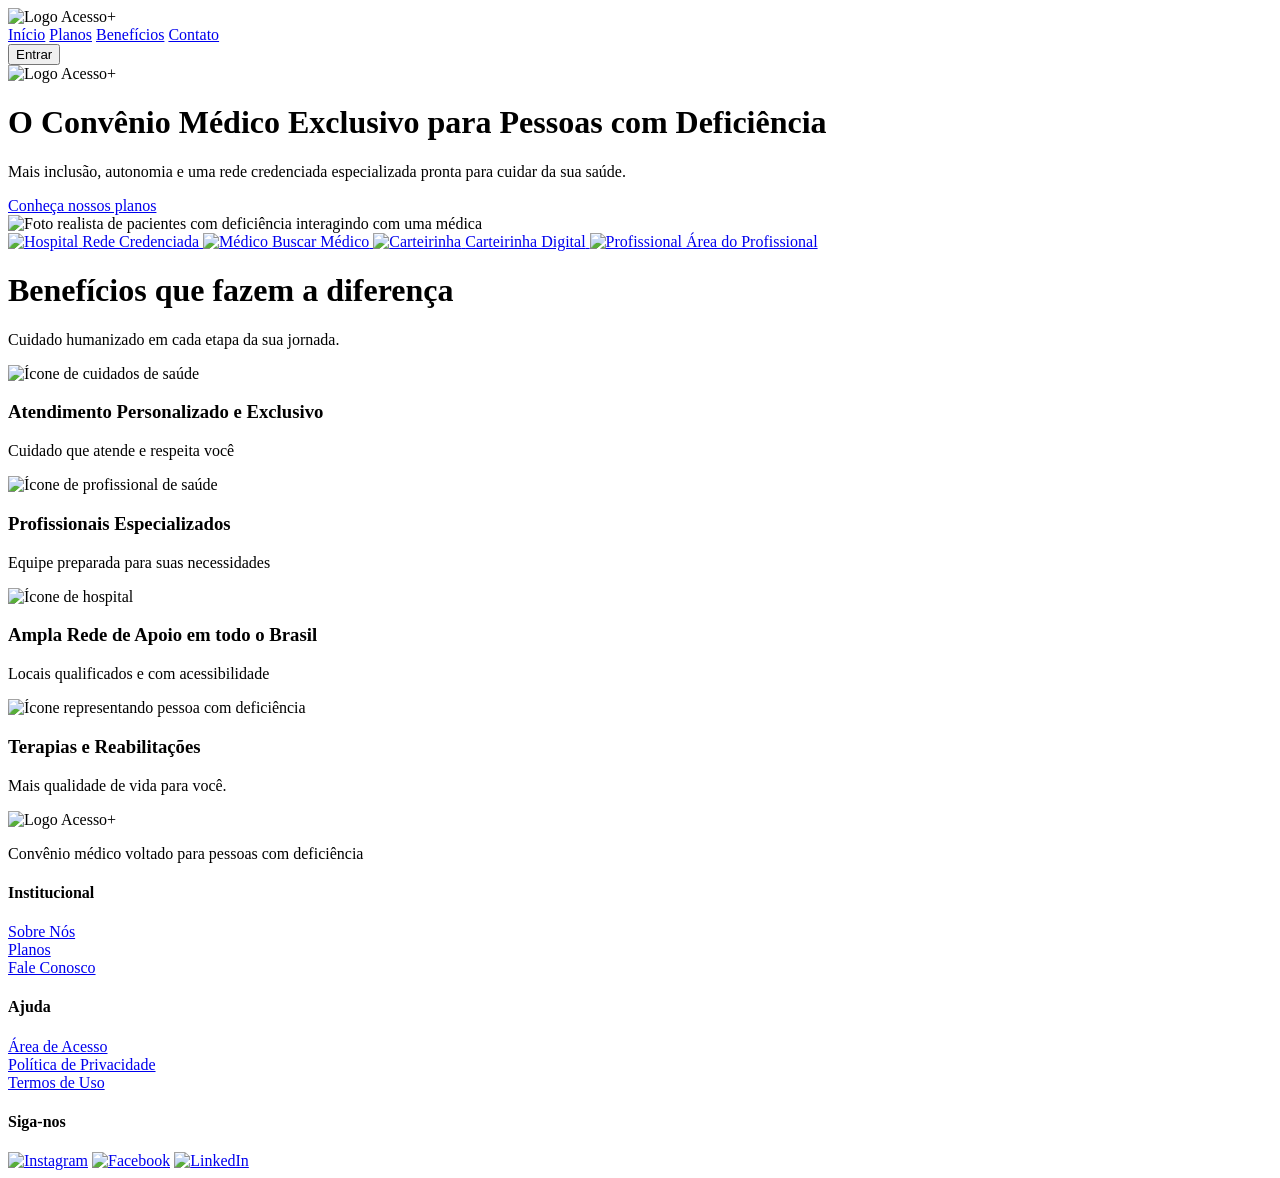
==== index.html @ 37e9d7a6 "Completa a área pública, cria o painel do administrador e criptografa senhas - Senhas de pacientes e" ====
<!DOCTYPE html>
<html lang="pt-br">
<head>
    <meta charset="UTF-8">
    <meta name="viewport" content="width=device-width, initial-scale=1.0">
    <title>Acesso+</title>
    <link rel="stylesheet" href="css/edit.css">
</head>
<body>
    <nav>
        <div class="img-logo">
            <img src="img/logo.png" alt="Logo Acesso+" class="logo-img">
        </div>

        <div class="links-nav">
            <a href="index.html" class="link-ativo">Início</a>
            <a href="planos.html">Planos</a>
            <a href="#beneficios">Benefícios</a>
            <a href="contato.php">Contato</a>
        </div>

        <button class="btn-nav" onclick="irParaLogin()">Entrar</button>
    </nav>

    <header>
        <div class="header-content">
            <img src="img/logo.png" alt="Logo Acesso+" class="hero-logo">
            <h1 class="hero-title">O Convênio Médico Exclusivo para <span class="highlight">Pessoas com Deficiência</span></h1>
            <p>Mais inclusão, autonomia e uma rede credenciada especializada pronta para cuidar da sua saúde.</p>
            <a href="planos.html" class="btn-planos">Conheça nossos planos</a>
        </div>
        <div class="img-header">
            <img src="img/pessoas_home_nova_foto.jpg" alt="Foto realista de pacientes com deficiência interagindo com uma médica">
        </div>
    </header>

    <div class="quick-access-container">
        <div class="quick-access">
            <a href="redeCredenciada.php" class="qa-item">
                <img src="img/hospital.png" alt="Hospital">
                <span>Rede Credenciada</span>
            </a>
            <a href="agendamentos.php" class="qa-item">
                <img src="img/medico.png" alt="Médico">
                <span>Buscar Médico</span>
            </a>
            <a href="areaUsuario.php" class="qa-item">
                <img src="img/pcd.png" alt="Carteirinha">
                <span>Carteirinha Digital</span>
            </a>
            <a href="loginProfissional.html" class="qa-item">
                <img src="img/cuidados-de-saude.png" alt="Profissional">
                <span>Área do Profissional</span>
            </a>
        </div>
    </div>

    <main id="beneficios">
        <h1>Benefícios que fazem a diferença</h1>
        <p class="cards-introducao">Cuidado humanizado em cada etapa da sua jornada.</p>

        <div class="cards">
            <div class="card-content">
                <img src="img/cuidados-de-saude.png" alt="Ícone de cuidados de saúde" class="card-img">
                <div class="card-body">
                    <h3 class="card-title">Atendimento Personalizado e Exclusivo</h3>
                    <p class="card-description">Cuidado que atende e respeita você</p>
                </div>
            </div>

            <div class="card-content">
                <img src="img/medico.png" alt="Ícone de profissional de saúde" class="card-img">
                <div class="card-body">
                    <h3 class="card-title">Profissionais Especializados</h3>
                    <p class="card-description">Equipe preparada para suas necessidades</p>
                </div>
            </div>

            <div class="card-content">
                <img src="img/hospital.png" alt="Ícone de hospital" class="card-img">
                <div class="card-body">
                    <h3 class="card-title">Ampla Rede de Apoio em todo o Brasil</h3>
                    <p class="card-description">Locais qualificados e com acessibilidade</p>
                </div>
            </div>

            <div class="card-content">
                <img src="img/pcd.png" alt="Ícone representando pessoa com deficiência" class="card-img">
                <div class="card-body">
                    <h3 class="card-title">Terapias e Reabilitações</h3>
                    <p class="card-description">Mais qualidade de vida para você.</p>
                </div>
            </div>
        </div>
    </main>

    <footer id="contato">
        <div class="footer-content">
            <div class="footer-block">
                <img src="img/logo.png" alt="Logo Acesso+" class="img-logo-footer">
                <p>Convênio médico voltado para pessoas com deficiência</p>
            </div>

            <div class="footer-block">
                <h4>Institucional</h4>
                <a href="sobre.php">Sobre Nós</a>
                <br>
                <a href="planos.html">Planos</a>
                <br>
                <a href="contato.php">Fale Conosco</a>
            </div>

            <div class="footer-block">
                <h4>Ajuda</h4>
                <a href="escolhaLogin.html">Área de Acesso</a>
                <br>
                <a href="privacidade.php">Política de Privacidade</a>
                <br>
                <a href="termos.php">Termos de Uso</a>
            </div>

            <div class="footer-siga">
                <h4>Siga-nos</h4>
                <div class="social-icons">
                    <a href="https://www.instagram.com" target="_blank" rel="noopener noreferrer"><img src="img/instagram.png" alt="Instagram" class="footer-img-siganos"></a>
                    <a href="https://www.facebook.com" target="_blank" rel="noopener noreferrer"><img src="img/facebook.png" alt="Facebook" class="footer-img-siganos"></a>
                    <a href="https://www.linkedin.com" target="_blank" rel="noopener noreferrer"><img src="img/linkedin.png" alt="LinkedIn" class="footer-img-siganos"></a>
                </div>
            </div>
        </div>
    </footer>

    <script src="js/index.js"></script>
</body>
</html>
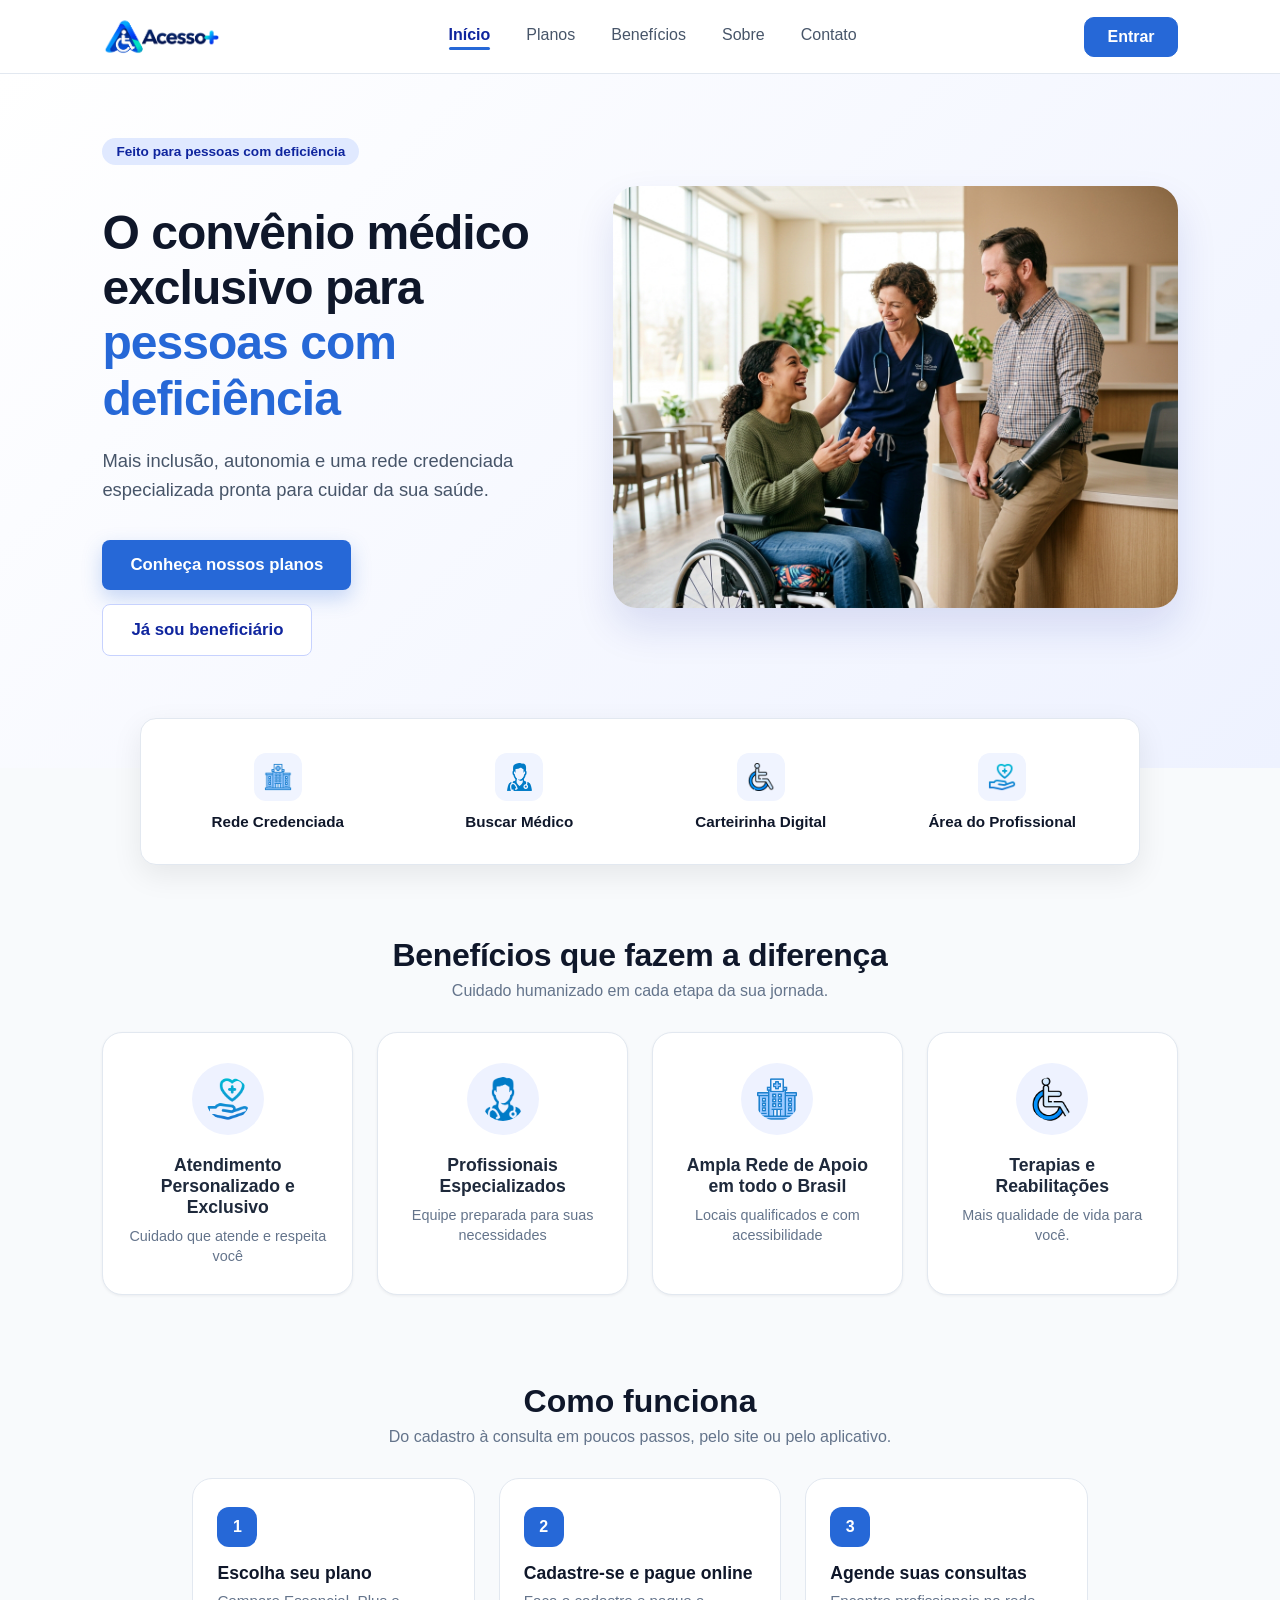
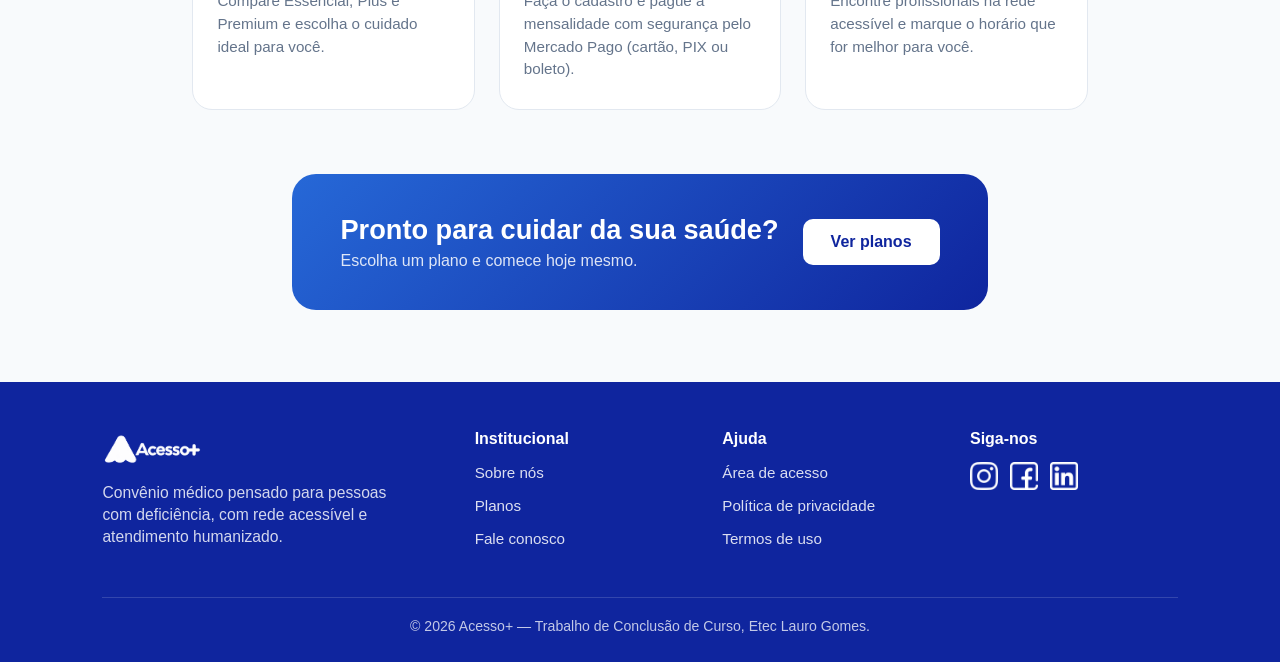
==== commit ccb180cf: "Revisão geral: telas responsivas e mais bonitas, correções de erros Visual - Menu com botão ☰ no cel" ====
--- a/index.html
+++ b/index.html
@@ -3,53 +3,62 @@
 <head>
     <meta charset="UTF-8">
     <meta name="viewport" content="width=device-width, initial-scale=1.0">
-    <title>Acesso+</title>
+    <title>Acesso+ | Convênio médico para pessoas com deficiência</title>
     <link rel="stylesheet" href="css/edit.css">
+    <link rel="stylesheet" href="css/site.css">
+    <link rel="stylesheet" href="css/menu.css">
+    <meta name="description" content="Acesso+: convênio médico pensado para pessoas com deficiência, com rede credenciada acessível, agendamento online e carteirinha digital.">
 </head>
 <body>
-    <nav>
+    <nav class="nav-site">
         <div class="img-logo">
-            <img src="img/logo.png" alt="Logo Acesso+" class="logo-img">
+            <a href="index.html"><img src="img/logo.png" alt="Acesso+ — página inicial" class="logo-img"></a>
         </div>
-
-        <div class="links-nav">
-            <a href="index.html" class="link-ativo">Início</a>
-            <a href="planos.html">Planos</a>
-            <a href="#beneficios">Benefícios</a>
-            <a href="contato.php">Contato</a>
+        <button type="button" class="btn-menu" aria-label="Abrir menu" aria-expanded="false" aria-controls="menu-principal"><svg class="icone-abrir" viewBox="0 0 24 24" fill="none" stroke="currentColor" stroke-width="2" stroke-linecap="round" aria-hidden="true"><path d="M4 7h16M4 12h16M4 17h16"/></svg><svg class="icone-fechar" viewBox="0 0 24 24" fill="none" stroke="currentColor" stroke-width="2" stroke-linecap="round" aria-hidden="true"><path d="M6 6l12 12M18 6L6 18"/></svg></button>
+        <div class="menu-principal" id="menu-principal">
+            <div class="links-nav">
+                <a href="index.html" class="link-ativo" aria-current="page">Início</a>
+                <a href="planos.html">Planos</a>
+                <a href="index.html#beneficios">Benefícios</a>
+                <a href="sobre.php">Sobre</a>
+                <a href="contato.php">Contato</a>
+            </div>
+            <a href="escolhaLogin.html" class="btn-nav">Entrar</a>
         </div>
-
-        <button class="btn-nav" onclick="irParaLogin()">Entrar</button>
     </nav>
 
-    <header>
+    <header class="hero">
         <div class="header-content">
-            <img src="img/logo.png" alt="Logo Acesso+" class="hero-logo">
-            <h1 class="hero-title">O Convênio Médico Exclusivo para <span class="highlight">Pessoas com Deficiência</span></h1>
+            <img src="img/logo.png" alt="" class="hero-logo">
+            <span class="hero-selo">Feito para pessoas com deficiência</span>
+            <h1 class="hero-title">O convênio médico exclusivo para <span class="highlight">pessoas com deficiência</span></h1>
             <p>Mais inclusão, autonomia e uma rede credenciada especializada pronta para cuidar da sua saúde.</p>
-            <a href="planos.html" class="btn-planos">Conheça nossos planos</a>
+            <div class="hero-acoes">
+                <a href="planos.html" class="btn-planos">Conheça nossos planos</a>
+                <a href="loginUser.html" class="btn-secundario-site">Já sou beneficiário</a>
+            </div>
         </div>
         <div class="img-header">
-            <img src="img/pessoas_home_nova_foto.jpg" alt="Foto realista de pacientes com deficiência interagindo com uma médica">
+            <img src="img/pessoas_home_nova_foto.jpg" alt="Pacientes com deficiência conversando com uma médica em uma clínica acessível">
         </div>
     </header>
 
     <div class="quick-access-container">
         <div class="quick-access">
             <a href="redeCredenciada.php" class="qa-item">
-                <img src="img/hospital.png" alt="Hospital">
+                <img src="img/hospital.png" alt="">
                 <span>Rede Credenciada</span>
             </a>
             <a href="agendamentos.php" class="qa-item">
-                <img src="img/medico.png" alt="Médico">
+                <img src="img/medico.png" alt="">
                 <span>Buscar Médico</span>
             </a>
             <a href="areaUsuario.php" class="qa-item">
-                <img src="img/pcd.png" alt="Carteirinha">
+                <img src="img/pcd.png" alt="">
                 <span>Carteirinha Digital</span>
             </a>
             <a href="loginProfissional.html" class="qa-item">
-                <img src="img/cuidados-de-saude.png" alt="Profissional">
+                <img src="img/cuidados-de-saude.png" alt="">
                 <span>Área do Profissional</span>
             </a>
         </div>
@@ -94,42 +103,60 @@
         </div>
     </main>
 
+    <section class="como-funciona" aria-labelledby="titulo-como-funciona">
+        <h2 id="titulo-como-funciona">Como funciona</h2>
+        <p>Do cadastro à consulta em poucos passos, pelo site ou pelo aplicativo.</p>
+        <ol class="passos">
+            <li><h3>Escolha seu plano</h3><p>Compare Essencial, Plus e Premium e escolha o cuidado ideal para você.</p></li>
+            <li><h3>Cadastre-se e pague online</h3><p>Faça o cadastro e pague a mensalidade com segurança pelo Mercado Pago (cartão, PIX ou boleto).</p></li>
+            <li><h3>Agende suas consultas</h3><p>Encontre profissionais na rede acessível e marque o horário que for melhor para você.</p></li>
+        </ol>
+    </section>
+
+    <section class="chamada-final">
+        <div>
+            <div>
+                <h2>Pronto para cuidar da sua saúde?</h2>
+                <p>Escolha um plano e comece hoje mesmo.</p>
+            </div>
+            <a href="planos.html">Ver planos</a>
+        </div>
+    </section>
+
     <footer id="contato">
         <div class="footer-content">
             <div class="footer-block">
-                <img src="img/logo.png" alt="Logo Acesso+" class="img-logo-footer">
-                <p>Convênio médico voltado para pessoas com deficiência</p>
+                <img src="img/logo.png" alt="Acesso+" class="img-logo-footer">
+                <p>Convênio médico pensado para pessoas com deficiência, com rede acessível e atendimento humanizado.</p>
             </div>
 
             <div class="footer-block">
                 <h4>Institucional</h4>
-                <a href="sobre.php">Sobre Nós</a>
-                <br>
+                <a href="sobre.php">Sobre nós</a>
                 <a href="planos.html">Planos</a>
-                <br>
-                <a href="contato.php">Fale Conosco</a>
+                <a href="contato.php">Fale conosco</a>
             </div>
 
             <div class="footer-block">
                 <h4>Ajuda</h4>
-                <a href="escolhaLogin.html">Área de Acesso</a>
-                <br>
-                <a href="privacidade.php">Política de Privacidade</a>
-                <br>
-                <a href="termos.php">Termos de Uso</a>
+                <a href="escolhaLogin.html">Área de acesso</a>
+                <a href="privacidade.php">Política de privacidade</a>
+                <a href="termos.php">Termos de uso</a>
             </div>
 
             <div class="footer-siga">
                 <h4>Siga-nos</h4>
                 <div class="social-icons">
-                    <a href="https://www.instagram.com" target="_blank" rel="noopener noreferrer"><img src="img/instagram.png" alt="Instagram" class="footer-img-siganos"></a>
-                    <a href="https://www.facebook.com" target="_blank" rel="noopener noreferrer"><img src="img/facebook.png" alt="Facebook" class="footer-img-siganos"></a>
-                    <a href="https://www.linkedin.com" target="_blank" rel="noopener noreferrer"><img src="img/linkedin.png" alt="LinkedIn" class="footer-img-siganos"></a>
+                    <a href="https://www.instagram.com/acessomais.oficiall/" target="_blank" rel="noopener noreferrer" aria-label="Instagram do Acesso+"><img src="img/instagram.png" alt="" class="footer-img-siganos"></a>
+                    <a href="https://www.facebook.com" target="_blank" rel="noopener noreferrer" aria-label="Facebook"><img src="img/facebook.png" alt="" class="footer-img-siganos"></a>
+                    <a href="https://www.linkedin.com" target="_blank" rel="noopener noreferrer" aria-label="LinkedIn"><img src="img/linkedin.png" alt="" class="footer-img-siganos"></a>
                 </div>
             </div>
         </div>
+        <p class="footer-copy">© 2026 Acesso+ — Trabalho de Conclusão de Curso, Etec Lauro Gomes.</p>
     </footer>
 
     <script src="js/index.js"></script>
+    <script src="js/menu.js"></script>
 </body>
 </html>
--- a/css/edit.css
+++ b/css/edit.css
@@ -0,0 +1,373 @@
+*{
+    box-sizing: border-box;
+  margin: 0;
+  padding: 0;
+  font-family: "Roboto", sans-serif;
+}
+
+nav {
+    display: flex;
+    justify-content: space-between;
+    align-items: center;
+    padding: 14px 8%;
+    background-color: #ffffff;
+    border-bottom: 1px solid #e2e8f0;
+    position: sticky;
+    top: 0;
+    z-index: 10;
+}
+
+.btn-nav {
+    background-color: #2668D7;
+    color: white;
+    box-shadow: none;
+    padding: 10px 22px;
+    text-align: center;
+    border-radius: 10px;
+    border: 1px solid #2668D7;
+    cursor: pointer;
+    font-weight: 600;
+    transition: background-color 0.2s ease, border-color 0.2s ease;
+}
+
+.btn-nav:hover{
+    background-color: #0f259e;
+    border-color: #0f259e;
+    color: white;
+}
+
+.links-nav {
+    display: flex;
+    gap: 36px;
+}
+
+
+.links-nav a {
+    text-decoration: none;
+    font-weight: 500;
+    font-size: 1rem;
+    color: #475569;
+    padding-bottom: 4px;
+    position: relative;
+}
+.links-nav a:hover{
+    color: #2668D7;
+}
+.links-nav .link-ativo {
+    color: #0f259e;
+    font-weight: 600;
+}
+
+.links-nav .link-ativo::after {
+    content: "";
+    position: absolute;
+    left: 0;
+    bottom: -2px;
+    width: 100%;
+    height: 3px;
+    border-radius: 3px;
+    background-color: #2668D7;
+}
+header{
+    display: flex;
+    align-items: center;
+    justify-content: space-between;
+    padding: 60px 8%;
+    /* fundo moderno do header */
+    background: linear-gradient(135deg, #ffffff 0%, #eef2ff 100%);
+    border-bottom: none;
+    min-height: 80vh;
+    gap: 40px;
+}
+
+.header-content{
+max-width: 550px;
+flex: 1;
+}
+
+.hero-logo {
+    height: 65px;
+    width: auto;
+    margin-bottom: 24px;
+    display: block;
+}
+
+.hero-title {
+    font-size: 3rem;
+    color: #0f172a;
+    line-height: 1.15;
+    margin-bottom: 20px;
+    letter-spacing: -0.02em;
+    font-weight: 800;
+}
+
+.hero-title .highlight {
+    color: #2668D7;
+}
+
+.header-content p{
+    font-size: 1.15rem;
+    color: #475569;
+    margin-bottom: 35px;
+    line-height: 1.6;
+}
+
+.btn-planos{
+    display: inline-block;
+    background-color: #2668D7;
+    color: white;
+    padding: 16px 36px;
+    border-radius: 8px;
+    border: none;
+    text-decoration: none;
+    font-weight: 700;
+    font-size: 1.1rem;
+    box-shadow: 0 8px 20px rgba(38, 104, 215, 0.25);
+    transition: transform 0.2s ease, background-color 0.2s ease;
+}
+
+.btn-planos:hover{
+    background-color: #0f259e;
+    transform: translateY(-2px);
+    color: white;
+}
+
+.img-header img{
+  max-width: 800px;
+  width: 100%;
+  height: auto;
+  object-fit: cover;
+  border-radius: 24px;
+  box-shadow: 0 20px 40px rgba(15, 37, 158, 0.12);
+}
+
+.img-header{
+flex: 1.2;
+display: flex;
+justify-content: center;
+align-items: center;
+}
+
+.cards {
+    display: flex;
+    flex-wrap: wrap;             /* Permite que os cards passem para a linha de baixo se não couberem */
+    justify-content: center;
+    gap: 28px;
+    padding: 20px 8%;
+}
+.cards-introducao {
+    margin-top: 8px;
+    color: #64748b;
+    font-size: 1rem;
+}
+.card-content {
+    width: 100%;
+    max-width: 250px;
+    min-height: auto;            /* Deixa a altura crescer conforme o texto */
+    display: flex;
+    flex-direction: column;
+    align-items: center;
+    background-color: #ffffff;
+    border-radius: 20px;
+    box-shadow: 0 1px 3px rgba(15, 23, 42, 0.06);
+    border: 1px solid #e2e8f0;
+    padding: 30px 24px 28px;
+    transition: transform 0.25s ease, box-shadow 0.25s ease, border-color 0.25s ease;
+}
+.card-content:hover {
+    transform: translateY(-4px);
+    border-color: #b9cdf3;
+    box-shadow: 0 12px 28px rgba(15, 37, 158, 0.1);
+}
+.card-img {
+    width: 72px;
+    height: 72px;
+    object-fit: contain;
+    margin-bottom: 20px;
+    background-color: #eef2ff;
+    padding: 14px;
+    border-radius: 50%;
+}
+
+.card-body {
+    padding: 0;
+    text-align: center;
+    width: 100%;
+}
+
+.card-body p{
+    margin-top: 20px;
+}
+
+.card-title {
+    font-size: 1.1rem;
+    font-weight: 700;
+    color: #1e293b;
+    margin-bottom: 8px;
+    word-break: break-word;      /* Evita que palavras grandes quebrem o layout */
+}
+
+.card-description {
+    font-size: 0.9rem;
+    color: #64748b;
+    line-height: 1.4;
+}
+
+/* Acesso Rápido estilo SulAmérica/Unimed */
+.quick-access-container {
+    display: flex;
+    justify-content: center;
+    margin-top: -50px;
+    position: relative;
+    z-index: 5;
+    padding: 0 8%;
+}
+
+.quick-access {
+    background-color: #ffffff;
+    border-radius: 16px;
+    box-shadow: 0 10px 30px rgba(0, 0, 0, 0.08);
+    display: flex;
+    width: 100%;
+    max-width: 1000px;
+    justify-content: space-around;
+    padding: 24px 10px;
+    border: 1px solid #e2e8f0;
+}
+
+.qa-item {
+    display: flex;
+    flex-direction: column;
+    align-items: center;
+    text-decoration: none;
+    color: #0f172a;
+    font-weight: 600;
+    font-size: 0.95rem;
+    transition: transform 0.2s ease, color 0.2s;
+    gap: 12px;
+}
+
+.qa-item img {
+    width: 48px;
+    height: 48px;
+    background-color: #f0f4ff;
+    padding: 10px;
+    border-radius: 12px;
+    transition: background-color 0.2s;
+    object-fit: contain;
+}
+
+.qa-item:hover {
+    transform: translateY(-4px);
+    color: #2668D7;
+}
+
+.qa-item:hover img {
+    background-color: #dbe4ff;
+}
+
+body {
+    min-height: 100vh;
+    display: flex;
+    flex-direction: column;
+    background-color: #f8fafc;
+}
+
+main{
+    flex: 1;
+    text-align: center;
+    padding-top: 44px;
+}
+h1{
+    margin-top: 20px;
+    color: #0f172a;
+    font-size: 1.7rem;
+    letter-spacing: -0.01em;
+}
+
+footer {
+    background-color: #0f259e;
+    padding: 35px 25px;
+    min-height: 200px;
+    margin-top: 50px;
+}
+
+.footer-content {
+    display: flex;
+    justify-content: space-between;
+    align-items: flex-start;
+    gap: 80px;
+    color: white;
+}
+
+.footer-block {
+    display: flex;
+    flex-direction: column;
+}
+
+.footer-block p {
+    max-width: 400px;
+    font-size: 18px;
+    line-height: 1.4;
+}
+
+.footer-block a {
+    text-decoration: none;
+    color: white;
+    font-size: 16px;
+    margin-bottom: 5px;
+    line-height: 1.5;
+}
+
+.footer-block h4,
+.footer-siga h4 {
+    font-size: 18px;
+    margin-bottom: 10px;
+}
+
+.footer-block a:hover {
+    text-decoration: underline;
+    color: #7bbdfc;
+}
+
+.footer-siga {
+    display: flex;
+    flex-direction: column;
+}
+
+.footer-img-siganos {
+    width: 30px;
+    height: 30px;
+    object-fit: contain;
+}
+
+.img-logo img, 
+.logo-img {
+    height: 45px;          
+    width: auto;           /* Mantém a proporção da imagem sem distorcer */
+    object-fit: contain;
+    display: block;
+}
+
+.img-logo-footer {
+    height: 40px;
+    width: auto;
+    object-fit: contain;
+    margin-bottom: 15px;
+}
+
+.social-icons {
+    display: flex;
+    gap: 12px;
+}
+
+.footer-img-siganos {
+    width: 28px;
+    height: 28px;
+    object-fit: contain;
+    transition: transform 0.2s ease;
+}
+
+.footer-img-siganos:hover {
+    transform: scale(1.15);
+}
--- a/css/site.css
+++ b/css/site.css
@@ -0,0 +1,285 @@
+/*
+ * Acabamento das páginas públicas (início, planos, sobre, contato, privacidade, termos e admin).
+ * Carregue depois de edit.css / planos.css / paginas.css.
+ */
+
+html { scroll-behavior: smooth; }
+@media (prefers-reduced-motion: reduce) { html { scroll-behavior: auto; } }
+
+body { color: #1e293b; }
+
+/* ---------- Início ---------- */
+
+header.hero {
+    min-height: 0;
+    padding: 64px 8% 112px;
+}
+
+.hero .header-content { max-width: 560px; }
+
+.hero-selo {
+    display: inline-flex;
+    align-items: center;
+    gap: 8px;
+    margin-bottom: 20px;
+    padding: 6px 14px;
+    border-radius: 999px;
+    background: #e0e9ff;
+    color: #0f259e;
+    font-size: 0.85rem;
+    font-weight: 700;
+}
+
+.hero-acoes {
+    display: flex;
+    flex-wrap: wrap;
+    align-items: center;
+    gap: 14px;
+}
+
+.btn-secundario-site {
+    display: inline-block;
+    padding: 15px 28px;
+    border: 1.5px solid #c7d2fe;
+    border-radius: 8px;
+    background: #ffffff;
+    color: #0f259e;
+    font-size: 1.05rem;
+    font-weight: 700;
+    text-decoration: none;
+    transition: background-color 0.2s ease, border-color 0.2s ease;
+}
+
+.btn-secundario-site:hover { background: #eef2ff; border-color: #2668D7; }
+
+.btn-planos:focus-visible,
+.btn-secundario-site:focus-visible,
+.qa-item:focus-visible,
+.footer-block a:focus-visible,
+.social-icons a:focus-visible {
+    outline: 3px solid #2668D7;
+    outline-offset: 3px;
+    border-radius: 8px;
+}
+
+
+/* Atalhos */
+.quick-access {
+    display: grid;
+    grid-template-columns: repeat(4, 1fr);
+    gap: 8px;
+    padding: 20px;
+}
+
+.qa-item {
+    padding: 14px 8px;
+    border-radius: 12px;
+    text-align: center;
+}
+
+.qa-item:hover { background: #f8faff; }
+
+/* Benefícios */
+#beneficios { padding: 72px 8% 24px; }
+#beneficios h1 { margin-top: 0; font-size: 2rem; }
+#beneficios .cards-introducao { margin-bottom: 32px; }
+
+#beneficios .cards {
+    display: grid;
+    grid-template-columns: repeat(4, minmax(0, 1fr));
+    gap: 24px;
+    max-width: 1100px;
+    margin: 0 auto;
+    padding: 0;
+}
+
+#beneficios .card-content { max-width: none; height: 100%; }
+#beneficios .card-body p { margin-top: 8px; }
+
+/* Como funciona (início) */
+.como-funciona {
+    max-width: 1100px;
+    margin: 64px auto 0;
+    padding: 0 8%;
+    text-align: center;
+}
+
+.como-funciona h2 { color: #0f172a; font-size: 2rem; margin-bottom: 8px; }
+.como-funciona > p { color: #64748b; margin-bottom: 32px; }
+
+.passos {
+    list-style: none;
+    display: grid;
+    grid-template-columns: repeat(3, 1fr);
+    gap: 24px;
+    counter-reset: passo;
+    text-align: left;
+}
+
+.passos li {
+    counter-increment: passo;
+    padding: 28px 24px;
+    border: 1px solid #e2e8f0;
+    border-radius: 20px;
+    background: #ffffff;
+}
+
+.passos li::before {
+    content: counter(passo);
+    display: grid;
+    place-items: center;
+    width: 40px;
+    height: 40px;
+    margin-bottom: 16px;
+    border-radius: 12px;
+    background: #2668D7;
+    color: #ffffff;
+    font-weight: 700;
+}
+
+.passos h3 { color: #0f172a; font-size: 1.1rem; margin-bottom: 6px; }
+.passos p { color: #64748b; line-height: 1.5; font-size: 0.95rem; }
+
+/* Chamada final */
+.chamada-final {
+    max-width: 1100px;
+    margin: 64px auto 0;
+    padding: 0 8%;
+}
+
+.chamada-final > div {
+    display: flex;
+    align-items: center;
+    justify-content: space-between;
+    gap: 24px;
+    padding: 40px 48px;
+    border-radius: 24px;
+    background: linear-gradient(135deg, #2668D7 0%, #0f259e 100%);
+    color: #ffffff;
+    text-align: left;
+}
+
+.chamada-final h2 { font-size: 1.7rem; margin-bottom: 6px; }
+.chamada-final p { color: rgba(255, 255, 255, 0.85); }
+
+.chamada-final a {
+    flex-shrink: 0;
+    padding: 14px 28px;
+    border-radius: 10px;
+    background: #ffffff;
+    color: #0f259e;
+    font-weight: 700;
+    text-decoration: none;
+}
+
+.chamada-final a:hover { background: #eef2ff; }
+
+/* ---------- Rodapé (todas as páginas públicas) ---------- */
+
+footer {
+    min-height: 0;
+    margin-top: 72px;
+    padding: 48px 8% 28px;
+    background: #0f259e;
+}
+
+.footer-content {
+    display: grid;
+    grid-template-columns: 1.6fr 1fr 1fr 1fr;
+    gap: 40px;
+    max-width: 1100px;
+    margin: 0 auto;
+}
+
+/* O logo é escuro: no fundo azul ele fica branco */
+.img-logo-footer {
+    height: 38px;
+    margin-bottom: 14px;
+    filter: brightness(0) invert(1);
+    align-self: flex-start;
+}
+
+.footer-block p { font-size: 0.98rem; color: rgba(255, 255, 255, 0.82); max-width: 300px; }
+.footer-block h4, .footer-siga h4 { font-size: 1rem; margin-bottom: 14px; color: #ffffff; }
+.footer-block a { display: block; font-size: 0.95rem; margin-bottom: 10px; color: rgba(255, 255, 255, 0.85); }
+.footer-block a:hover { color: #ffffff; }
+.footer-block br { display: none; }
+.footer-siga { color: #ffffff; }
+.footer-img-siganos { filter: brightness(0) invert(1); }
+
+.footer-copy {
+    max-width: 1100px;
+    margin: 36px auto 0;
+    padding-top: 20px;
+    border-top: 1px solid rgba(255, 255, 255, 0.15);
+    color: rgba(255, 255, 255, 0.75);
+    font-size: 0.88rem;
+    text-align: center;
+}
+
+/* ---------- Páginas institucionais (Sobre, Contato, Privacidade, Termos) ---------- */
+
+main.pagina { text-align: left; padding-top: 0; }
+.pagina h1 { margin-top: 0; }
+.pagina h1, .pagina .subtitulo { text-align: center; }
+.pagina .destaque { text-align: left; }
+.pagina ul { text-align: left; }
+.pagina .form-contato {
+    padding: 28px;
+    border: 1px solid #e2e8f0;
+    border-radius: 20px;
+    background: #ffffff;
+    box-shadow: 0 1px 3px rgba(15, 23, 42, 0.06);
+}
+
+/* ---------- Admin: tabelas roláveis no celular ---------- */
+.tabela-rolagem { width: 100%; overflow-x: auto; -webkit-overflow-scrolling: touch; }
+.tabela-rolagem table { min-width: 640px; }
+
+/* ---------- Responsivo ---------- */
+
+@media (max-width: 1000px) {
+    #beneficios .cards { grid-template-columns: repeat(2, minmax(0, 1fr)); }
+    .footer-content { grid-template-columns: 1fr 1fr; }
+}
+
+@media (max-width: 900px) {
+    header.hero {
+        flex-direction: column-reverse;
+        padding: 32px 20px 96px;
+        text-align: left;
+        gap: 28px;
+    }
+    .hero .header-content { max-width: none; }
+    .hero-logo { display: none; }
+    .hero-title { font-size: 2.2rem; }
+    .img-header { width: 100%; }
+    .img-header img { max-height: 320px; }
+    .passos { grid-template-columns: 1fr; }
+    .chamada-final > div { flex-direction: column; align-items: flex-start; padding: 32px 24px; }
+}
+
+@media (max-width: 640px) {
+    .quick-access-container { padding: 0 16px; }
+    .quick-access { grid-template-columns: repeat(2, 1fr); padding: 12px; }
+    #beneficios { padding: 56px 16px 16px; }
+    #beneficios h1, .como-funciona h2 { font-size: 1.6rem; }
+    #beneficios .cards { grid-template-columns: 1fr; }
+    .como-funciona, .chamada-final { padding: 0 16px; }
+    .hero-title { font-size: 1.9rem; }
+    .hero-acoes a { width: 100%; text-align: center; }
+    footer { padding: 40px 20px 24px; }
+    .footer-content { grid-template-columns: 1fr 1fr; gap: 28px; }
+    .footer-content > .footer-block:first-child { grid-column: 1 / -1; }
+    .pagina { margin: 32px auto; padding: 0 16px; }
+    .pagina .form-contato { padding: 20px; }
+}
+
+a.btn-nav { text-decoration: none; display: inline-block; }
+main.pagina { width: 100%; }
+.hero .hero-logo { display: none; }
+.hero .btn-planos { padding: 15px 28px; font-size: 1.05rem; }
+@media (max-width: 600px) {
+    .nav-admin { padding: 12px 16px; }
+    .nav-admin .links-nav { display: none; }
+}
--- a/css/menu.css
+++ b/css/menu.css
@@ -0,0 +1,116 @@
+/*
+ * Menu superior responsivo (site público, área do paciente, área do profissional e admin).
+ * Carregue DEPOIS do CSS da página. No computador o menu fica igual; no celular os links
+ * ficam dentro do botão ☰ (js/menu.js abre e fecha).
+ */
+
+nav { gap: 24px; }
+
+/* No computador o agrupador não interfere no layout (os filhos continuam no flex do <nav>) */
+.menu-principal { display: contents; }
+
+.img-logo a { display: block; }
+
+.links-nav a, .nav-nome, .btn-logout, .btn-acessibilidade, .btn-nav { white-space: nowrap; }
+.nav-app .acessibilidade-botoes { gap: 6px; }
+.nav-app .nav-usuario { gap: 12px; }
+
+.btn-menu {
+    display: none;
+    align-items: center;
+    justify-content: center;
+    width: 44px;
+    height: 44px;
+    margin-left: auto;
+    border: 1px solid #e2e8f0;
+    border-radius: 12px;
+    background: #ffffff;
+    color: #0f172a;
+    cursor: pointer;
+}
+
+.btn-menu svg { width: 22px; height: 22px; }
+.btn-menu .icone-fechar { display: none; }
+nav.menu-aberto .btn-menu .icone-abrir { display: none; }
+nav.menu-aberto .btn-menu .icone-fechar { display: block; }
+
+.links-nav a:focus-visible,
+.btn-menu:focus-visible,
+.btn-nav:focus-visible,
+.btn-logout:focus-visible {
+    outline: 3px solid #2668D7;
+    outline-offset: 3px;
+    border-radius: 6px;
+}
+
+/* Telas de largura média: links mais próximos para caber tudo */
+@media (max-width: 1360px) {
+    .nav-app .links-nav { gap: 20px; }
+    .nav-app { padding-left: 4%; padding-right: 4%; }
+}
+
+@media (max-width: 1100px) {
+    .nav-app { flex-wrap: wrap; padding: 12px 16px; gap: 0; }
+    .nav-app .btn-menu { display: inline-flex; }
+    .nav-app .menu-principal {
+        display: none;
+        width: 100%;
+        flex-direction: column;
+        align-items: stretch;
+        gap: 12px;
+        margin-top: 12px;
+        padding: 12px 0 4px;
+        border-top: 1px solid #e2e8f0;
+    }
+    .nav-app.menu-aberto .menu-principal { display: flex; }
+}
+
+@media (max-width: 900px) {
+    .nav-site { flex-wrap: wrap; padding: 12px 16px; gap: 0; }
+    .nav-site .btn-menu { display: inline-flex; }
+    .nav-site .menu-principal {
+        display: none;
+        width: 100%;
+        flex-direction: column;
+        align-items: stretch;
+        gap: 12px;
+        margin-top: 12px;
+        padding: 12px 0 4px;
+        border-top: 1px solid #e2e8f0;
+    }
+    .nav-site.menu-aberto .menu-principal { display: flex; }
+}
+
+/* Conteúdo do menu aberto (vale para os dois tipos de menu) */
+@media (max-width: 1100px) {
+    nav.menu-aberto .links-nav {
+        display: flex;
+        flex-direction: column;
+        gap: 2px;
+        width: 100%;
+    }
+    nav.menu-aberto .links-nav a {
+        padding: 12px 14px;
+        border-radius: 10px;
+        font-size: 1rem;
+    }
+    nav.menu-aberto .links-nav a:hover { background: #f1f5ff; }
+    nav.menu-aberto .links-nav .link-ativo { background: #eef2ff; }
+    nav.menu-aberto .links-nav .link-ativo::after { display: none; }
+    nav.menu-aberto .btn-nav { width: 100%; padding: 12px; }
+    nav.menu-aberto .acessibilidade-botoes { flex-wrap: wrap; padding: 0 4px; }
+    nav.menu-aberto .nav-usuario {
+        justify-content: space-between;
+        padding: 12px 4px 0;
+        border-top: 1px solid #e2e8f0;
+    }
+}
+
+/* Anula ajustes antigos de ordem/largura do menu (menuUsuario.css / areaUsuario.css) */
+@media (max-width: 1100px) {
+    .nav-app .menu-principal > * { order: 0 !important; margin-left: 0 !important; width: 100%; justify-content: flex-start; }
+    .nav-app .menu-principal .nav-usuario { justify-content: space-between; }
+}
+@media (max-width: 900px) {
+    .nav-site .menu-principal > * { order: 0 !important; margin-left: 0 !important; width: 100%; }
+}
